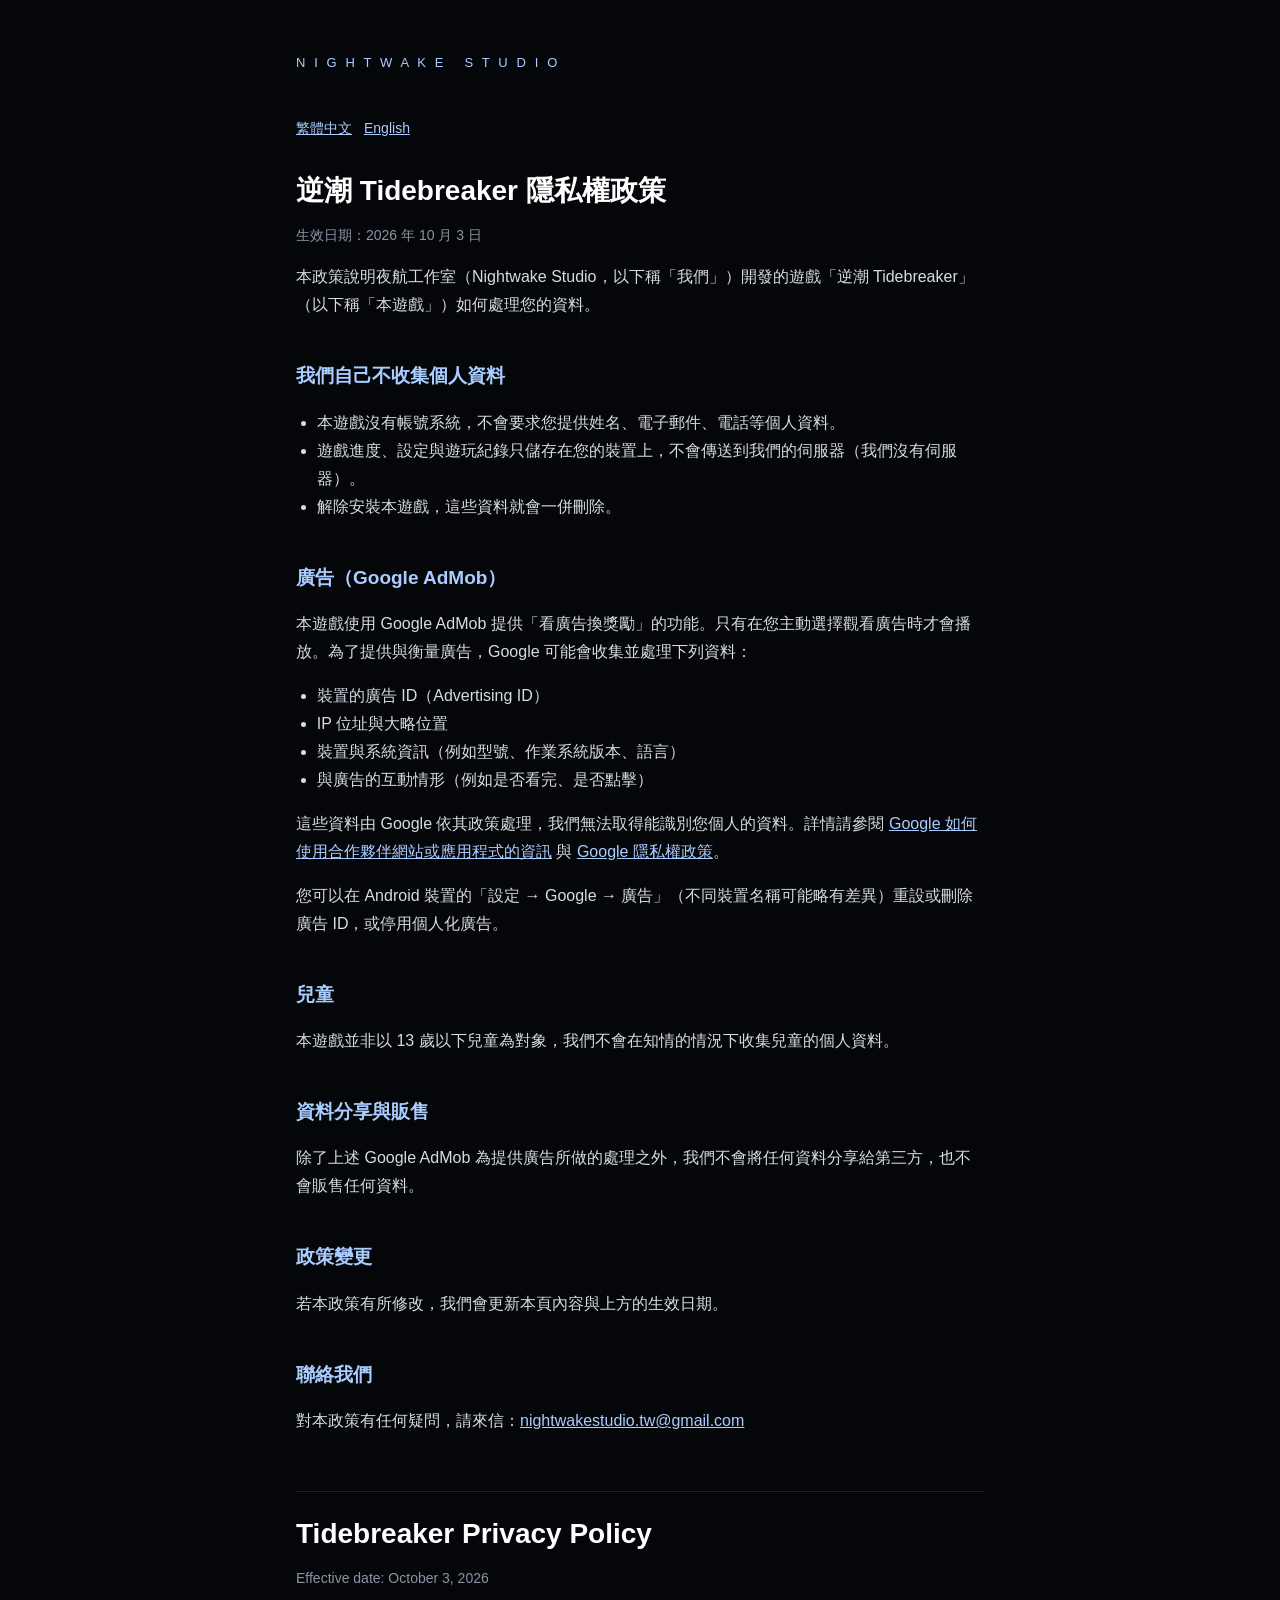
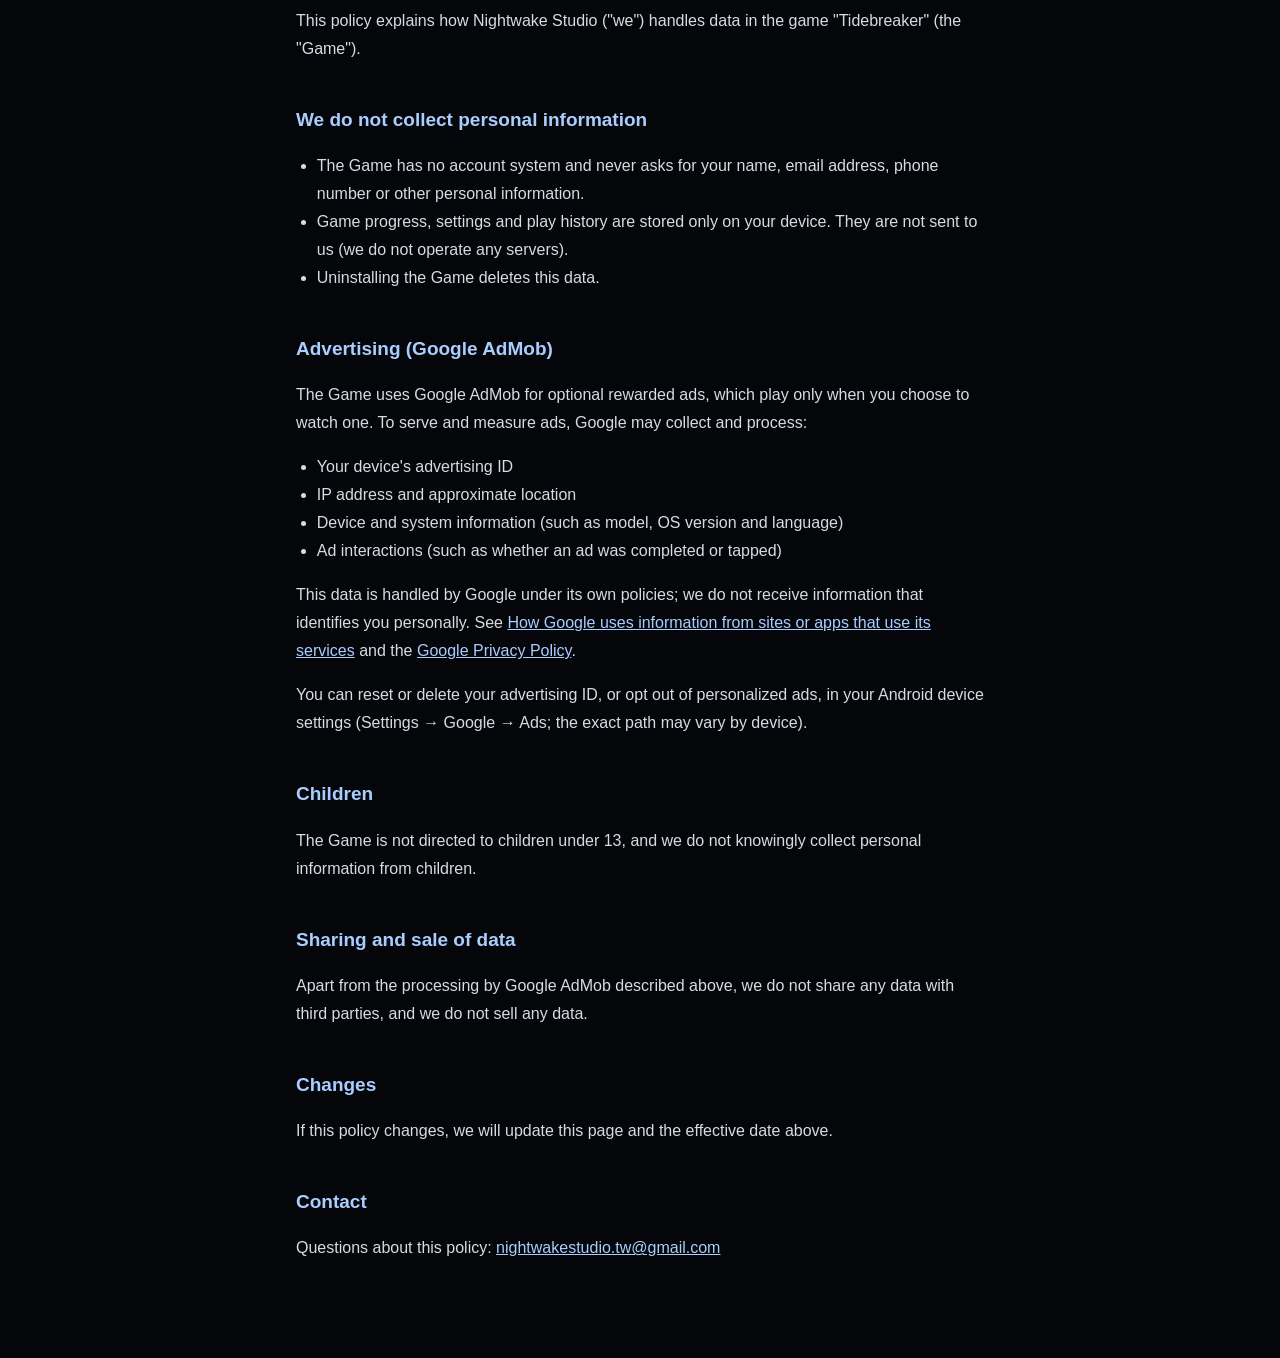
==== tidebreaker/privacy/index.html @ 37f21087 "夜航工作室網站：首頁＋逆潮隱私權政策（繁中／英）" ====
<!doctype html>
<html lang="zh-Hant">
<head>
<meta charset="utf-8">
<meta name="viewport" content="width=device-width, initial-scale=1">
<title>逆潮 Tidebreaker 隱私權政策</title>
<meta name="description" content="逆潮 Tidebreaker 隱私權政策 / Privacy Policy">
<link rel="stylesheet" href="/style.css">
</head>
<body>
<main>
  <header class="site"><a href="/">N I G H T W A K E &nbsp; S T U D I O</a></header>
  <nav class="lang"><a href="#zh">繁體中文</a><a href="#en">English</a></nav>

  <section id="zh" lang="zh-Hant">
    <h1>逆潮 Tidebreaker 隱私權政策</h1>
    <p class="muted">生效日期：2026 年 10 月 3 日</p>

    <p>本政策說明夜航工作室（Nightwake Studio，以下稱「我們」）開發的遊戲「逆潮 Tidebreaker」（以下稱「本遊戲」）如何處理您的資料。</p>

    <h2>我們自己不收集個人資料</h2>
    <ul>
      <li>本遊戲沒有帳號系統，不會要求您提供姓名、電子郵件、電話等個人資料。</li>
      <li>遊戲進度、設定與遊玩紀錄只儲存在您的裝置上，不會傳送到我們的伺服器（我們沒有伺服器）。</li>
      <li>解除安裝本遊戲，這些資料就會一併刪除。</li>
    </ul>

    <h2>廣告（Google AdMob）</h2>
    <p>本遊戲使用 Google AdMob 提供「看廣告換獎勵」的功能。只有在您主動選擇觀看廣告時才會播放。為了提供與衡量廣告，Google 可能會收集並處理下列資料：</p>
    <ul>
      <li>裝置的廣告 ID（Advertising ID）</li>
      <li>IP 位址與大略位置</li>
      <li>裝置與系統資訊（例如型號、作業系統版本、語言）</li>
      <li>與廣告的互動情形（例如是否看完、是否點擊）</li>
    </ul>
    <p>這些資料由 Google 依其政策處理，我們無法取得能識別您個人的資料。詳情請參閱 <a href="https://policies.google.com/technologies/partner-sites">Google 如何使用合作夥伴網站或應用程式的資訊</a> 與 <a href="https://policies.google.com/privacy">Google 隱私權政策</a>。</p>
    <p>您可以在 Android 裝置的「設定 → Google → 廣告」（不同裝置名稱可能略有差異）重設或刪除廣告 ID，或停用個人化廣告。</p>

    <h2>兒童</h2>
    <p>本遊戲並非以 13 歲以下兒童為對象，我們不會在知情的情況下收集兒童的個人資料。</p>

    <h2>資料分享與販售</h2>
    <p>除了上述 Google AdMob 為提供廣告所做的處理之外，我們不會將任何資料分享給第三方，也不會販售任何資料。</p>

    <h2>政策變更</h2>
    <p>若本政策有所修改，我們會更新本頁內容與上方的生效日期。</p>

    <h2>聯絡我們</h2>
    <p>對本政策有任何疑問，請來信：<a href="mailto:nightwakestudio.tw@gmail.com">nightwakestudio.tw@gmail.com</a></p>
  </section>

  <hr>

  <section id="en" lang="en">
    <h1>Tidebreaker Privacy Policy</h1>
    <p class="muted">Effective date: October 3, 2026</p>

    <p>This policy explains how Nightwake Studio ("we") handles data in the game "Tidebreaker" (the "Game").</p>

    <h2>We do not collect personal information</h2>
    <ul>
      <li>The Game has no account system and never asks for your name, email address, phone number or other personal information.</li>
      <li>Game progress, settings and play history are stored only on your device. They are not sent to us (we do not operate any servers).</li>
      <li>Uninstalling the Game deletes this data.</li>
    </ul>

    <h2>Advertising (Google AdMob)</h2>
    <p>The Game uses Google AdMob for optional rewarded ads, which play only when you choose to watch one. To serve and measure ads, Google may collect and process:</p>
    <ul>
      <li>Your device's advertising ID</li>
      <li>IP address and approximate location</li>
      <li>Device and system information (such as model, OS version and language)</li>
      <li>Ad interactions (such as whether an ad was completed or tapped)</li>
    </ul>
    <p>This data is handled by Google under its own policies; we do not receive information that identifies you personally. See <a href="https://policies.google.com/technologies/partner-sites">How Google uses information from sites or apps that use its services</a> and the <a href="https://policies.google.com/privacy">Google Privacy Policy</a>.</p>
    <p>You can reset or delete your advertising ID, or opt out of personalized ads, in your Android device settings (Settings → Google → Ads; the exact path may vary by device).</p>

    <h2>Children</h2>
    <p>The Game is not directed to children under 13, and we do not knowingly collect personal information from children.</p>

    <h2>Sharing and sale of data</h2>
    <p>Apart from the processing by Google AdMob described above, we do not share any data with third parties, and we do not sell any data.</p>

    <h2>Changes</h2>
    <p>If this policy changes, we will update this page and the effective date above.</p>

    <h2>Contact</h2>
    <p>Questions about this policy: <a href="mailto:nightwakestudio.tw@gmail.com">nightwakestudio.tw@gmail.com</a></p>
  </section>
</main>
</body>
</html>
---- style.css ----
/* 夜航 Nightwake Studio — 顏色對應 horde-survivors/docs/brand.md */
:root {
  --bg: rgb(5, 6, 10);
  --fg: #d7dbe3;
  --muted: #8b93a3;
  --accent: rgb(170, 205, 255);
  --line: #1c2230;
}
* { box-sizing: border-box; }
html { -webkit-text-size-adjust: 100%; }
body {
  margin: 0;
  background: var(--bg);
  color: var(--fg);
  font: 16px/1.75 -apple-system, BlinkMacSystemFont, "Segoe UI", "Noto Sans TC",
        "PingFang TC", "Microsoft JhengHei", sans-serif;
}
main { max-width: 720px; margin: 0 auto; padding: 48px 16px 80px; }
header.site { margin-bottom: 40px; }
header.site a { color: var(--accent); text-decoration: none; letter-spacing: .2em;
  font-size: 13px; }
h1 { font-size: 28px; line-height: 1.3; margin: 0 0 8px; color: #fff; }
h2 { font-size: 19px; margin: 40px 0 8px; color: var(--accent); }
p, li { color: var(--fg); }
.muted { color: var(--muted); font-size: 14px; }
a { color: var(--accent); }
ul { padding-left: 1.3em; }
nav.lang { margin: 0 0 32px; font-size: 14px; }
nav.lang a { margin-right: 12px; }
hr { border: 0; border-top: 1px solid var(--line); margin: 56px 0 24px; }
.apps { list-style: none; padding: 0; }
.apps li { border: 1px solid var(--line); border-radius: 10px; padding: 16px 20px;
  margin-bottom: 12px; }
.apps strong { color: #fff; }
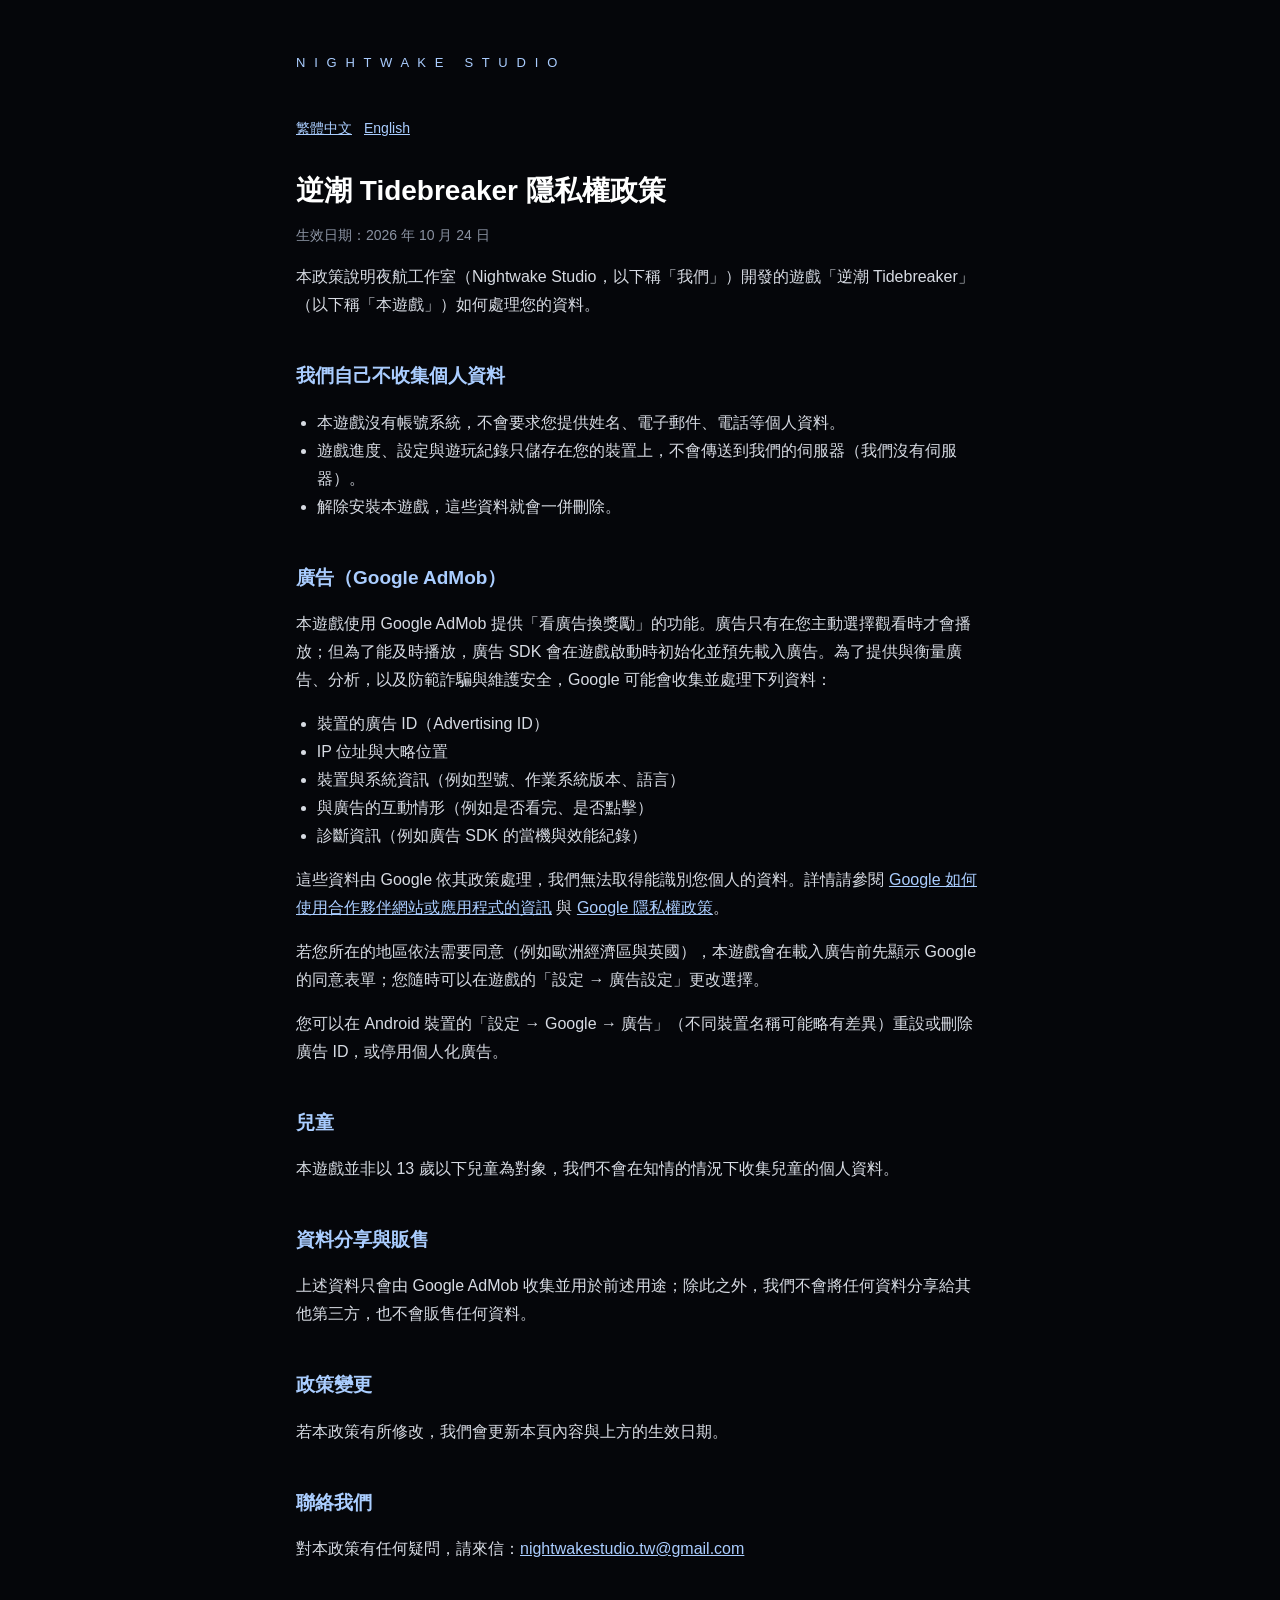
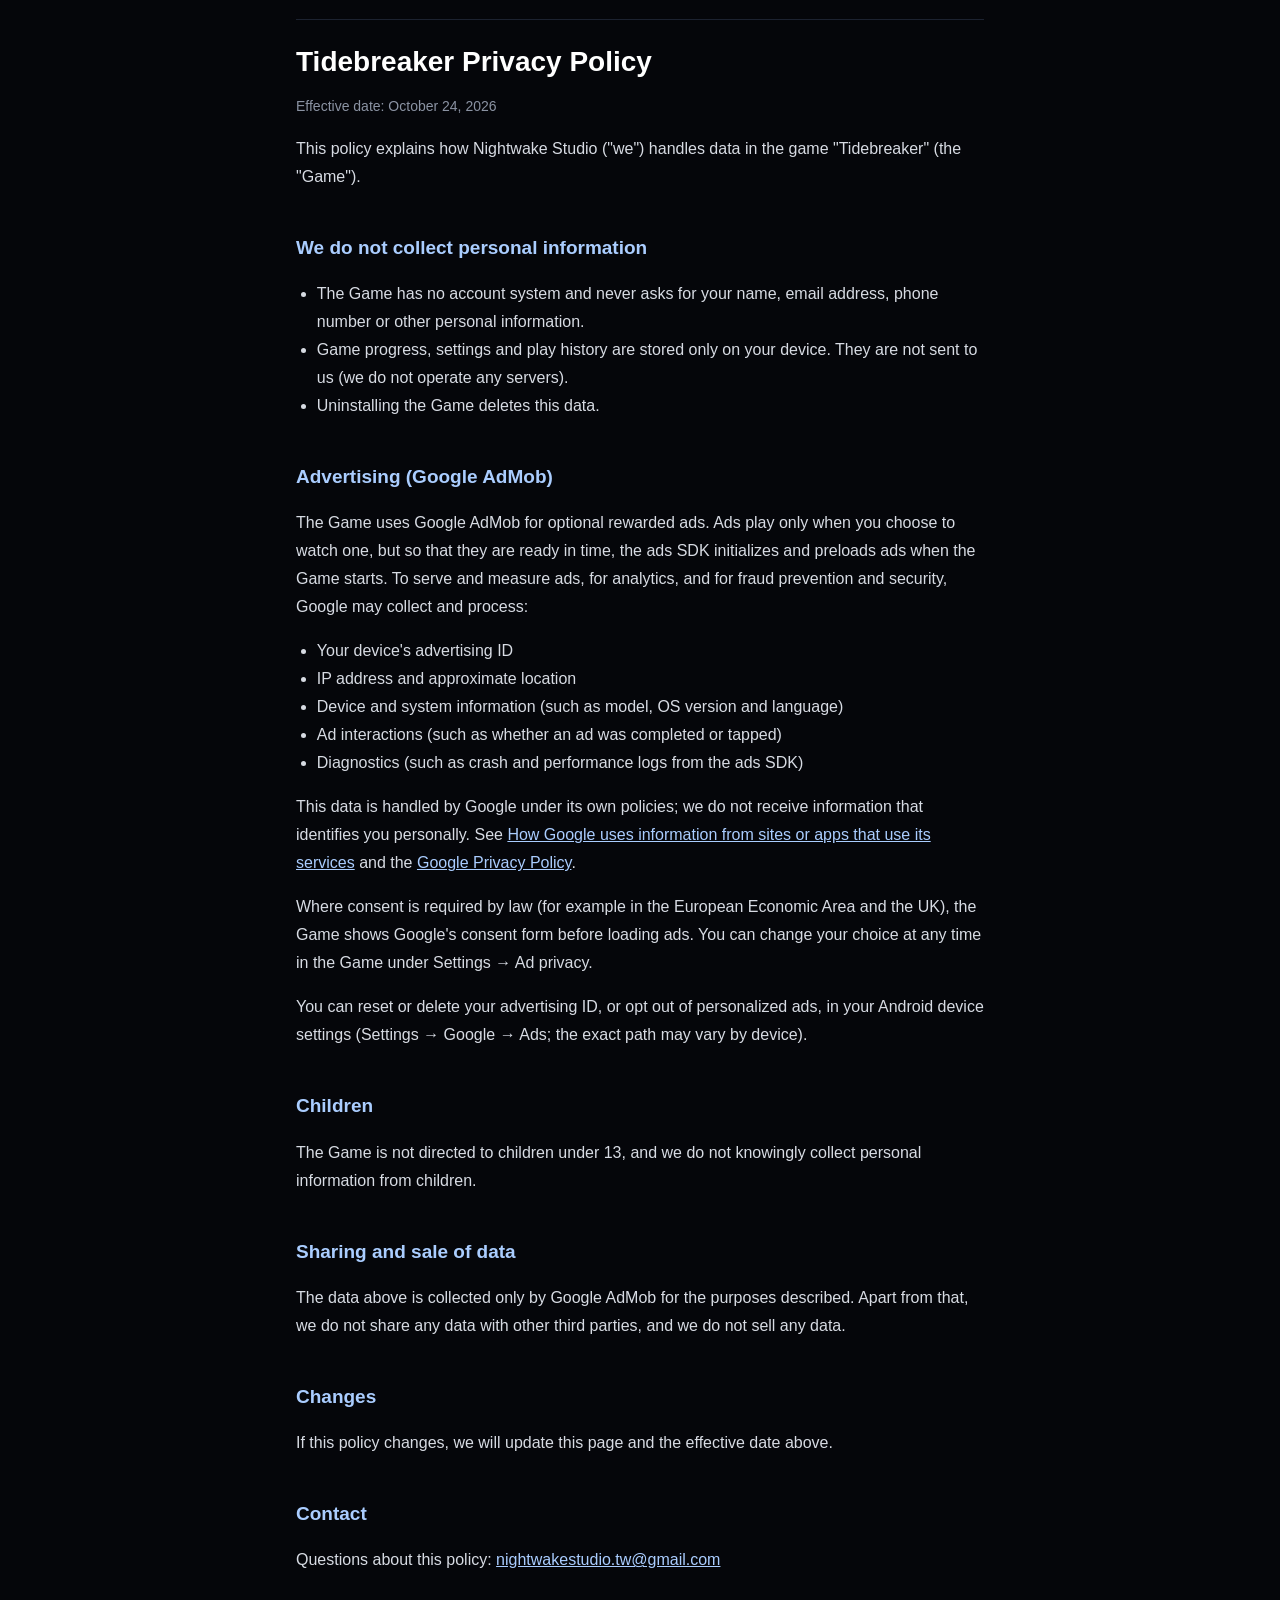
==== commit c5390f93: "逆潮隱私權政策：補診斷資料、分析與防詐騙用途、啟動時預載廣告、歐洲經濟區同意表單與遊戲內廣告設定入口、分享對象寫清楚（對齊 Play 資料安全性申報）" ====
--- a/tidebreaker/privacy/index.html
+++ b/tidebreaker/privacy/index.html
@@ -14,7 +14,7 @@
 
   <section id="zh" lang="zh-Hant">
     <h1>逆潮 Tidebreaker 隱私權政策</h1>
-    <p class="muted">生效日期：2026 年 10 月 3 日</p>
+    <p class="muted">生效日期：2026 年 10 月 24 日</p>
 
     <p>本政策說明夜航工作室（Nightwake Studio，以下稱「我們」）開發的遊戲「逆潮 Tidebreaker」（以下稱「本遊戲」）如何處理您的資料。</p>
 
@@ -26,21 +26,23 @@
     </ul>
 
     <h2>廣告（Google AdMob）</h2>
-    <p>本遊戲使用 Google AdMob 提供「看廣告換獎勵」的功能。只有在您主動選擇觀看廣告時才會播放。為了提供與衡量廣告，Google 可能會收集並處理下列資料：</p>
+    <p>本遊戲使用 Google AdMob 提供「看廣告換獎勵」的功能。廣告只有在您主動選擇觀看時才會播放；但為了能及時播放，廣告 SDK 會在遊戲啟動時初始化並預先載入廣告。為了提供與衡量廣告、分析，以及防範詐騙與維護安全，Google 可能會收集並處理下列資料：</p>
     <ul>
       <li>裝置的廣告 ID（Advertising ID）</li>
       <li>IP 位址與大略位置</li>
       <li>裝置與系統資訊（例如型號、作業系統版本、語言）</li>
       <li>與廣告的互動情形（例如是否看完、是否點擊）</li>
+      <li>診斷資訊（例如廣告 SDK 的當機與效能紀錄）</li>
     </ul>
     <p>這些資料由 Google 依其政策處理，我們無法取得能識別您個人的資料。詳情請參閱 <a href="https://policies.google.com/technologies/partner-sites">Google 如何使用合作夥伴網站或應用程式的資訊</a> 與 <a href="https://policies.google.com/privacy">Google 隱私權政策</a>。</p>
+    <p>若您所在的地區依法需要同意（例如歐洲經濟區與英國），本遊戲會在載入廣告前先顯示 Google 的同意表單；您隨時可以在遊戲的「設定 → 廣告設定」更改選擇。</p>
     <p>您可以在 Android 裝置的「設定 → Google → 廣告」（不同裝置名稱可能略有差異）重設或刪除廣告 ID，或停用個人化廣告。</p>
 
     <h2>兒童</h2>
     <p>本遊戲並非以 13 歲以下兒童為對象，我們不會在知情的情況下收集兒童的個人資料。</p>
 
     <h2>資料分享與販售</h2>
-    <p>除了上述 Google AdMob 為提供廣告所做的處理之外，我們不會將任何資料分享給第三方，也不會販售任何資料。</p>
+    <p>上述資料只會由 Google AdMob 收集並用於前述用途；除此之外，我們不會將任何資料分享給其他第三方，也不會販售任何資料。</p>
 
     <h2>政策變更</h2>
     <p>若本政策有所修改，我們會更新本頁內容與上方的生效日期。</p>
@@ -53,7 +55,7 @@
 
   <section id="en" lang="en">
     <h1>Tidebreaker Privacy Policy</h1>
-    <p class="muted">Effective date: October 3, 2026</p>
+    <p class="muted">Effective date: October 24, 2026</p>
 
     <p>This policy explains how Nightwake Studio ("we") handles data in the game "Tidebreaker" (the "Game").</p>
 
@@ -65,21 +67,23 @@
     </ul>
 
     <h2>Advertising (Google AdMob)</h2>
-    <p>The Game uses Google AdMob for optional rewarded ads, which play only when you choose to watch one. To serve and measure ads, Google may collect and process:</p>
+    <p>The Game uses Google AdMob for optional rewarded ads. Ads play only when you choose to watch one, but so that they are ready in time, the ads SDK initializes and preloads ads when the Game starts. To serve and measure ads, for analytics, and for fraud prevention and security, Google may collect and process:</p>
     <ul>
       <li>Your device's advertising ID</li>
       <li>IP address and approximate location</li>
       <li>Device and system information (such as model, OS version and language)</li>
       <li>Ad interactions (such as whether an ad was completed or tapped)</li>
+      <li>Diagnostics (such as crash and performance logs from the ads SDK)</li>
     </ul>
     <p>This data is handled by Google under its own policies; we do not receive information that identifies you personally. See <a href="https://policies.google.com/technologies/partner-sites">How Google uses information from sites or apps that use its services</a> and the <a href="https://policies.google.com/privacy">Google Privacy Policy</a>.</p>
+    <p>Where consent is required by law (for example in the European Economic Area and the UK), the Game shows Google's consent form before loading ads. You can change your choice at any time in the Game under Settings → Ad privacy.</p>
     <p>You can reset or delete your advertising ID, or opt out of personalized ads, in your Android device settings (Settings → Google → Ads; the exact path may vary by device).</p>
 
     <h2>Children</h2>
     <p>The Game is not directed to children under 13, and we do not knowingly collect personal information from children.</p>
 
     <h2>Sharing and sale of data</h2>
-    <p>Apart from the processing by Google AdMob described above, we do not share any data with third parties, and we do not sell any data.</p>
+    <p>The data above is collected only by Google AdMob for the purposes described. Apart from that, we do not share any data with other third parties, and we do not sell any data.</p>
 
     <h2>Changes</h2>
     <p>If this policy changes, we will update this page and the effective date above.</p>
